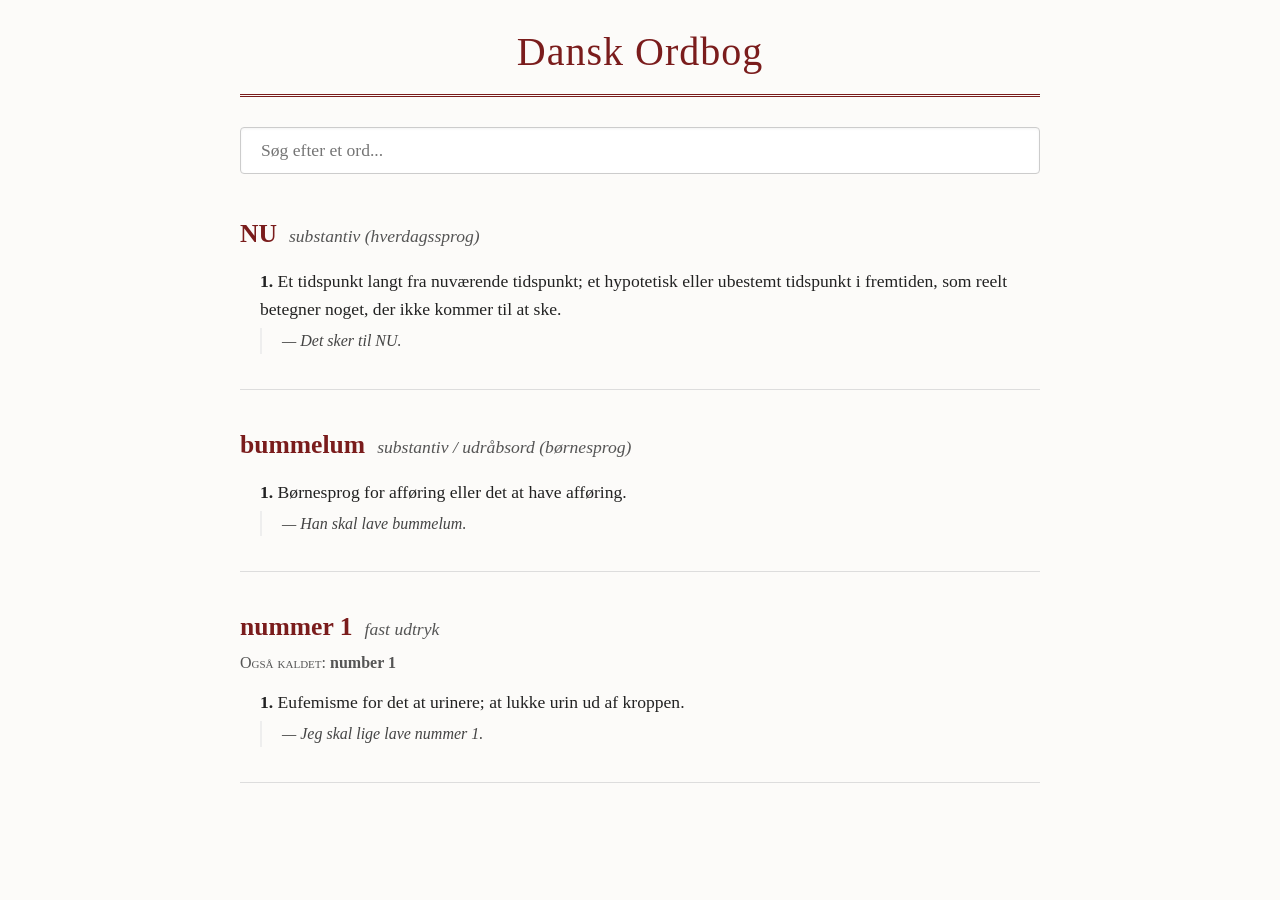
==== src/index.html @ 324e1195 "Add dictionary" ====
<!DOCTYPE html>
<html lang="da">
<head>
    <meta charset="UTF-8">
    <meta name="viewport" content="width=device-width, initial-scale=1.0">
    <title>Min Ordbog</title>
    <style>
        :root {
            --oed-red: #7a1c1c;
            --text-dark: #222222;
            --text-muted: #555555;
            --bg-light: #fcfbf9;
        }

        body {
            font-family: 'Georgia', serif;
            background-color: var(--bg-light);
            color: var(--text-dark);
            line-height: 1.6;
            margin: 0;
            padding: 20px;
        }

        .container {
            max-width: 800px;
            margin: 0 auto;
        }

        header {
            border-bottom: 3px double var(--oed-red);
            padding-bottom: 10px;
            margin-bottom: 30px;
            text-align: center;
        }

        h1 {
            color: var(--oed-red);
            font-size: 2.5rem;
            margin: 0;
            font-weight: normal;
            letter-spacing: 1px;
        }

        .search-box {
            width: 100%;
            padding: 12px 20px;
            font-size: 1.1rem;
            font-family: 'Georgia', serif;
            border: 1px solid #ccc;
            border-radius: 4px;
            box-sizing: border-box;
            margin-bottom: 40px;
            box-shadow: inset 0 1px 3px rgba(0,0,0,0.05);
        }

        /* OED Styling for Dictionary Entries */
        .entry {
            margin-bottom: 35px;
            padding-bottom: 20px;
            border-bottom: 1px solid #ddd;
        }

        .headword {
            font-size: 1.6rem;
            font-weight: bold;
            color: var(--oed-red);
        }

        .part-of-speech {
            font-style: italic;
            color: var(--text-muted);
            margin-left: 8px;
            font-size: 1.1rem;
        }

        .variants {
            font-size: 1rem;
            color: var(--text-muted);
            margin-top: 2px;
        }

        .variants .label {
            font-variant: small-caps;
        }

        .senses-list {
            margin-top: 12px;
            padding-left: 20px;
        }

        .sense-item {
            margin-bottom: 15px;
        }

        .definition {
            font-size: 1.1rem;
            display: inline;
        }

        .examples-list {
            display: block;
            margin-top: 5px;
            padding-left: 20px;
            border-left: 2px solid #eee;
        }

        .example-item {
            font-style: italic;
            color: #444;
        }

        .no-results {
            font-style: italic;
            color: var(--text-muted);
            text-align: center;
        }
    </style>
</head>
<body>

<div class="container">
    <header>
        <h1>Dansk Ordbog</h1>
    </header>

    <input type="text" id="searchBar" class="search-box" placeholder="Søg efter et ord..." oninput="filterDictionary()">

    <main id="dictionaryEntries">
        </main>
</div>

<script>
    // Your restructured OED-style data config
    const dictionaryData = [
        {
            "headword": "NU",
            "part_of_speech": "substantiv (hverdagssprog)",
            "variants": [],
            "senses": [
                {
                    "definition": "Et tidspunkt langt fra nuværende tidspunkt; et hypotetisk eller ubestemt tidspunkt i fremtiden, som reelt betegner noget, der ikke kommer til at ske.",
                    "examples": ["Det sker til NU."]
                }
            ]
        },
        {
            "headword": "bummelum",
            "part_of_speech": "substantiv / udråbsord (børnesprog)",
            "variants": [],
            "senses": [
                {
                    "definition": "Børnesprog for afføring eller det at have afføring.",
                    "examples": ["Han skal lave bummelum."]
                }
            ]
        },
        {
            "headword": "nummer 1",
            "part_of_speech": "fast udtryk",
            "variants": ["number 1"],
            "senses": [
                {
                    "definition": "Eufemisme for det at urinere; at lukke urin ud af kroppen.",
                    "examples": ["Jeg skal lige lave nummer 1."]
                }
            ]
        }
    ];

    function renderDictionary(data) {
        const container = document.getElementById('dictionaryEntries');
        container.innerHTML = '';

        if (data.length === 0) {
            container.innerHTML = '<p class="no-results">Ingen resultater fundet.</p>';
            return;
        }

        data.forEach(entry => {
            const entryDiv = document.createElement('div');
            entryDiv.className = 'entry';

            // Variant string generation
            let variantsHTML = '';
            if (entry.variants && entry.variants.length > 0) {
                variantsHTML = `<div class="variants"><span class="label">Også kaldet:</span> <b>${entry.variants.join(', ')}</b></div>`;
            }

            // Senses and examples mapping
            const sensesHTML = entry.senses.map((sense, index) => {
                const examplesHTML = sense.examples.map(ex => `<span class="example-item">— ${ex}</span>`).join('');
                return `
                    <div class="sense-item">
                        <span class="definition"><b>${index + 1}.</b> ${sense.definition}</span>
                        <div class="examples-list">${examplesHTML}</div>
                    </div>
                `;
            }).join('');

            entryDiv.innerHTML = `
                <div class="entry-header">
                    <span class="headword">${entry.headword}</span>
                    <span class="part-of-speech">${entry.part_of_speech}</span>
                </div>
                ${variantsHTML}
                <div class="senses-list">
                    ${sensesHTML}
                </div>
            `;

            container.appendChild(entryDiv);
        });
    }

    function filterDictionary() {
        const query = document.getElementById('searchBar').value.toLowerCase().trim();
        
        const filtered = dictionaryData.filter(entry => {
            const matchHeadword = entry.headword.toLowerCase().includes(query);
            const matchVariants = entry.variants.some(v => v.toLowerCase().includes(query));
            const matchDefinition = entry.senses.some(s => s.definition.toLowerCase().includes(query));
            
            return matchHeadword || matchVariants || matchDefinition;
        });

        renderDictionary(filtered);
    }

    // Initial print on load
    renderDictionary(dictionaryData);
</script>

</body>
</html>
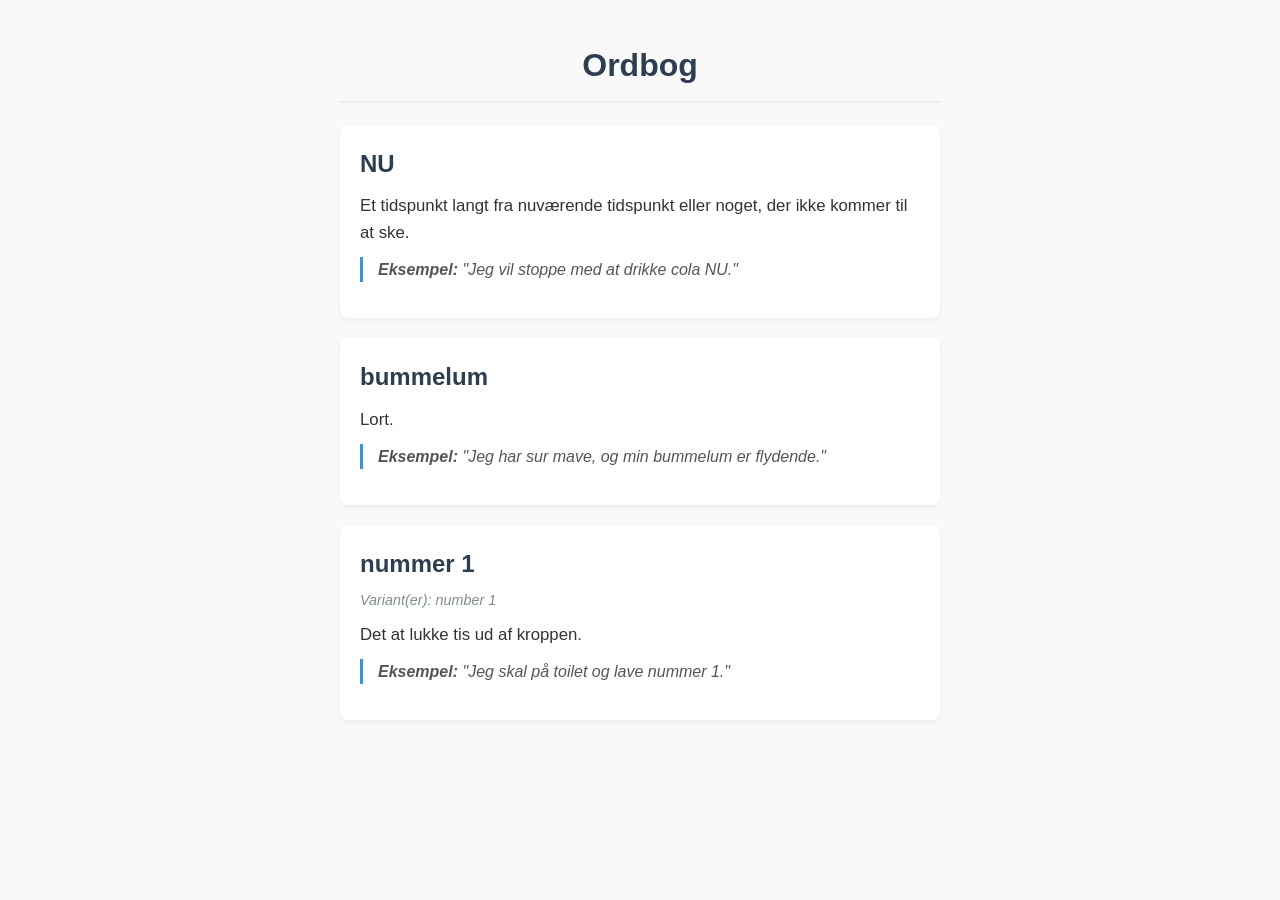
==== commit 278d0273: "New dictionary" ====
--- a/src/index.html
+++ b/src/index.html
@@ -3,232 +3,96 @@
 <head>
     <meta charset="UTF-8">
     <meta name="viewport" content="width=device-width, initial-scale=1.0">
-    <title>Min Ordbog</title>
+    <title>MongoTV - Ordbog</title>
     <style>
-        :root {
-            --oed-red: #7a1c1c;
-            --text-dark: #222222;
-            --text-muted: #555555;
-            --bg-light: #fcfbf9;
+        body {
+            font-family: -apple-system, BlinkMacSystemFont, "Segoe UI", Roboto, Arial, sans-serif;
+            line-height: 1.6;
+            max-width: 600px;
+            margin: 40px auto;
+            padding: 0 20px;
+            background-color: #f9f9f9;
+            color: #333;
         }
-
-        body {
-            font-family: 'Georgia', serif;
-            background-color: var(--bg-light);
-            color: var(--text-dark);
-            line-height: 1.6;
-            margin: 0;
+        h1 {
+            text-align: center;
+            color: #2c3e50;
+            border-bottom: 2px solid #eee;
+            padding-bottom: 10px;
+        }
+        .dictionary-entry {
+            background: #fff;
             padding: 20px;
+            margin-bottom: 20px;
+            border-radius: 8px;
+            box-shadow: 0 2px 4px rgba(0,0,0,0.05);
         }
-
-        .container {
-            max-width: 800px;
-            margin: 0 auto;
+        .word {
+            font-size: 1.5rem;
+            font-weight: bold;
+            color: #2c3e50;
+            margin: 0 0 5px 0;
         }
-
-        header {
-            border-bottom: 3px double var(--oed-red);
-            padding-bottom: 10px;
-            margin-bottom: 30px;
-            text-align: center;
+        .variants {
+            font-style: italic;
+            color: #7f8c8d;
+            font-size: 0.9rem;
+            margin-bottom: 10px;
         }
-
-        h1 {
-            color: var(--oed-red);
-            font-size: 2.5rem;
-            margin: 0;
-            font-weight: normal;
-            letter-spacing: 1px;
+        .definition {
+            margin: 10px 0;
+            font-size: 1.05rem;
         }
-
-        .search-box {
-            width: 100%;
-            padding: 12px 20px;
-            font-size: 1.1rem;
-            font-family: 'Georgia', serif;
-            border: 1px solid #ccc;
-            border-radius: 4px;
-            box-sizing: border-box;
-            margin-bottom: 40px;
-            box-shadow: inset 0 1px 3px rgba(0,0,0,0.05);
-        }
-
-        /* OED Styling for Dictionary Entries */
-        .entry {
-            margin-bottom: 35px;
-            padding-bottom: 20px;
-            border-bottom: 1px solid #ddd;
-        }
-
-        .headword {
-            font-size: 1.6rem;
-            font-weight: bold;
-            color: var(--oed-red);
-        }
-
-        .part-of-speech {
+        .example {
+            margin-top: 10px;
+            padding-left: 15px;
+            border-left: 3px solid #3498db;
+            color: #555;
             font-style: italic;
-            color: var(--text-muted);
-            margin-left: 8px;
-            font-size: 1.1rem;
-        }
-
-        .variants {
-            font-size: 1rem;
-            color: var(--text-muted);
-            margin-top: 2px;
-        }
-
-        .variants .label {
-            font-variant: small-caps;
-        }
-
-        .senses-list {
-            margin-top: 12px;
-            padding-left: 20px;
-        }
-
-        .sense-item {
-            margin-bottom: 15px;
-        }
-
-        .definition {
-            font-size: 1.1rem;
-            display: inline;
-        }
-
-        .examples-list {
-            display: block;
-            margin-top: 5px;
-            padding-left: 20px;
-            border-left: 2px solid #eee;
-        }
-
-        .example-item {
-            font-style: italic;
-            color: #444;
-        }
-
-        .no-results {
-            font-style: italic;
-            color: var(--text-muted);
-            text-align: center;
         }
     </style>
 </head>
 <body>
 
-<div class="container">
-    <header>
-        <h1>Dansk Ordbog</h1>
-    </header>
+    <h1>Ordbog</h1>
+    
+    <div id="dictionary-container"></div>
 
-    <input type="text" id="searchBar" class="search-box" placeholder="Søg efter et ord..." oninput="filterDictionary()">
+    <script>
+        const container = document.getElementById('dictionary-container');
 
-    <main id="dictionaryEntries">
-        </main>
-</div>
+        // Fetch the external JSON file
+        fetch('dictionary-definitions.json')
+            .then(response => {
+                if (!response.ok) {
+                    throw new Error('Kunne ikke hente JSON-filen: ' + response.statusText);
+                }
+                return response.json();
+            })
+            .then(dictionaryData => {
+                // Loop through the data exactly like before
+                dictionaryData.forEach(entry => {
+                    const entryDiv = document.createElement('div');
+                    entryDiv.className = 'dictionary-entry';
 
-<script>
-    // Your restructured OED-style data config
-    const dictionaryData = [
-        {
-            "headword": "NU",
-            "part_of_speech": "substantiv (hverdagssprog)",
-            "variants": [],
-            "senses": [
-                {
-                    "definition": "Et tidspunkt langt fra nuværende tidspunkt; et hypotetisk eller ubestemt tidspunkt i fremtiden, som reelt betegner noget, der ikke kommer til at ske.",
-                    "examples": ["Det sker til NU."]
-                }
-            ]
-        },
-        {
-            "headword": "bummelum",
-            "part_of_speech": "substantiv / udråbsord (børnesprog)",
-            "variants": [],
-            "senses": [
-                {
-                    "definition": "Børnesprog for afføring eller det at have afføring.",
-                    "examples": ["Han skal lave bummelum."]
-                }
-            ]
-        },
-        {
-            "headword": "nummer 1",
-            "part_of_speech": "fast udtryk",
-            "variants": ["number 1"],
-            "senses": [
-                {
-                    "definition": "Eufemisme for det at urinere; at lukke urin ud af kroppen.",
-                    "examples": ["Jeg skal lige lave nummer 1."]
-                }
-            ]
-        }
-    ];
+                    const variantsText = entry.variants.length > 0 
+                        ? `<div class="variants">Variant(er): ${entry.variants.join(', ')}</div>` 
+                        : '';
 
-    function renderDictionary(data) {
-        const container = document.getElementById('dictionaryEntries');
-        container.innerHTML = '';
+                    entryDiv.innerHTML = `
+                        <h2 class="word">${entry.word}</h2>
+                        ${variantsText}
+                        <p class="definition">${entry.definition}</p>
+                        <p class="example"><strong>Eksempel:</strong> "${entry.example}"</p>
+                    `;
 
-        if (data.length === 0) {
-            container.innerHTML = '<p class="no-results">Ingen resultater fundet.</p>';
-            return;
-        }
-
-        data.forEach(entry => {
-            const entryDiv = document.createElement('div');
-            entryDiv.className = 'entry';
-
-            // Variant string generation
-            let variantsHTML = '';
-            if (entry.variants && entry.variants.length > 0) {
-                variantsHTML = `<div class="variants"><span class="label">Også kaldet:</span> <b>${entry.variants.join(', ')}</b></div>`;
-            }
-
-            // Senses and examples mapping
-            const sensesHTML = entry.senses.map((sense, index) => {
-                const examplesHTML = sense.examples.map(ex => `<span class="example-item">— ${ex}</span>`).join('');
-                return `
-                    <div class="sense-item">
-                        <span class="definition"><b>${index + 1}.</b> ${sense.definition}</span>
-                        <div class="examples-list">${examplesHTML}</div>
-                    </div>
-                `;
-            }).join('');
-
-            entryDiv.innerHTML = `
-                <div class="entry-header">
-                    <span class="headword">${entry.headword}</span>
-                    <span class="part-of-speech">${entry.part_of_speech}</span>
-                </div>
-                ${variantsHTML}
-                <div class="senses-list">
-                    ${sensesHTML}
-                </div>
-            `;
-
-            container.appendChild(entryDiv);
-        });
-    }
-
-    function filterDictionary() {
-        const query = document.getElementById('searchBar').value.toLowerCase().trim();
-        
-        const filtered = dictionaryData.filter(entry => {
-            const matchHeadword = entry.headword.toLowerCase().includes(query);
-            const matchVariants = entry.variants.some(v => v.toLowerCase().includes(query));
-            const matchDefinition = entry.senses.some(s => s.definition.toLowerCase().includes(query));
-            
-            return matchHeadword || matchVariants || matchDefinition;
-        });
-
-        renderDictionary(filtered);
-    }
-
-    // Initial print on load
-    renderDictionary(dictionaryData);
-</script>
-
+                    container.appendChild(entryDiv);
+                });
+            })
+            .catch(error => {
+                console.error('Fejl:', error);
+                container.innerHTML = `<p style="color:red;">Der skete en fejl under indlæsning af ordbogen.</p>`;
+            });
+    </script>
 </body>
 </html>
